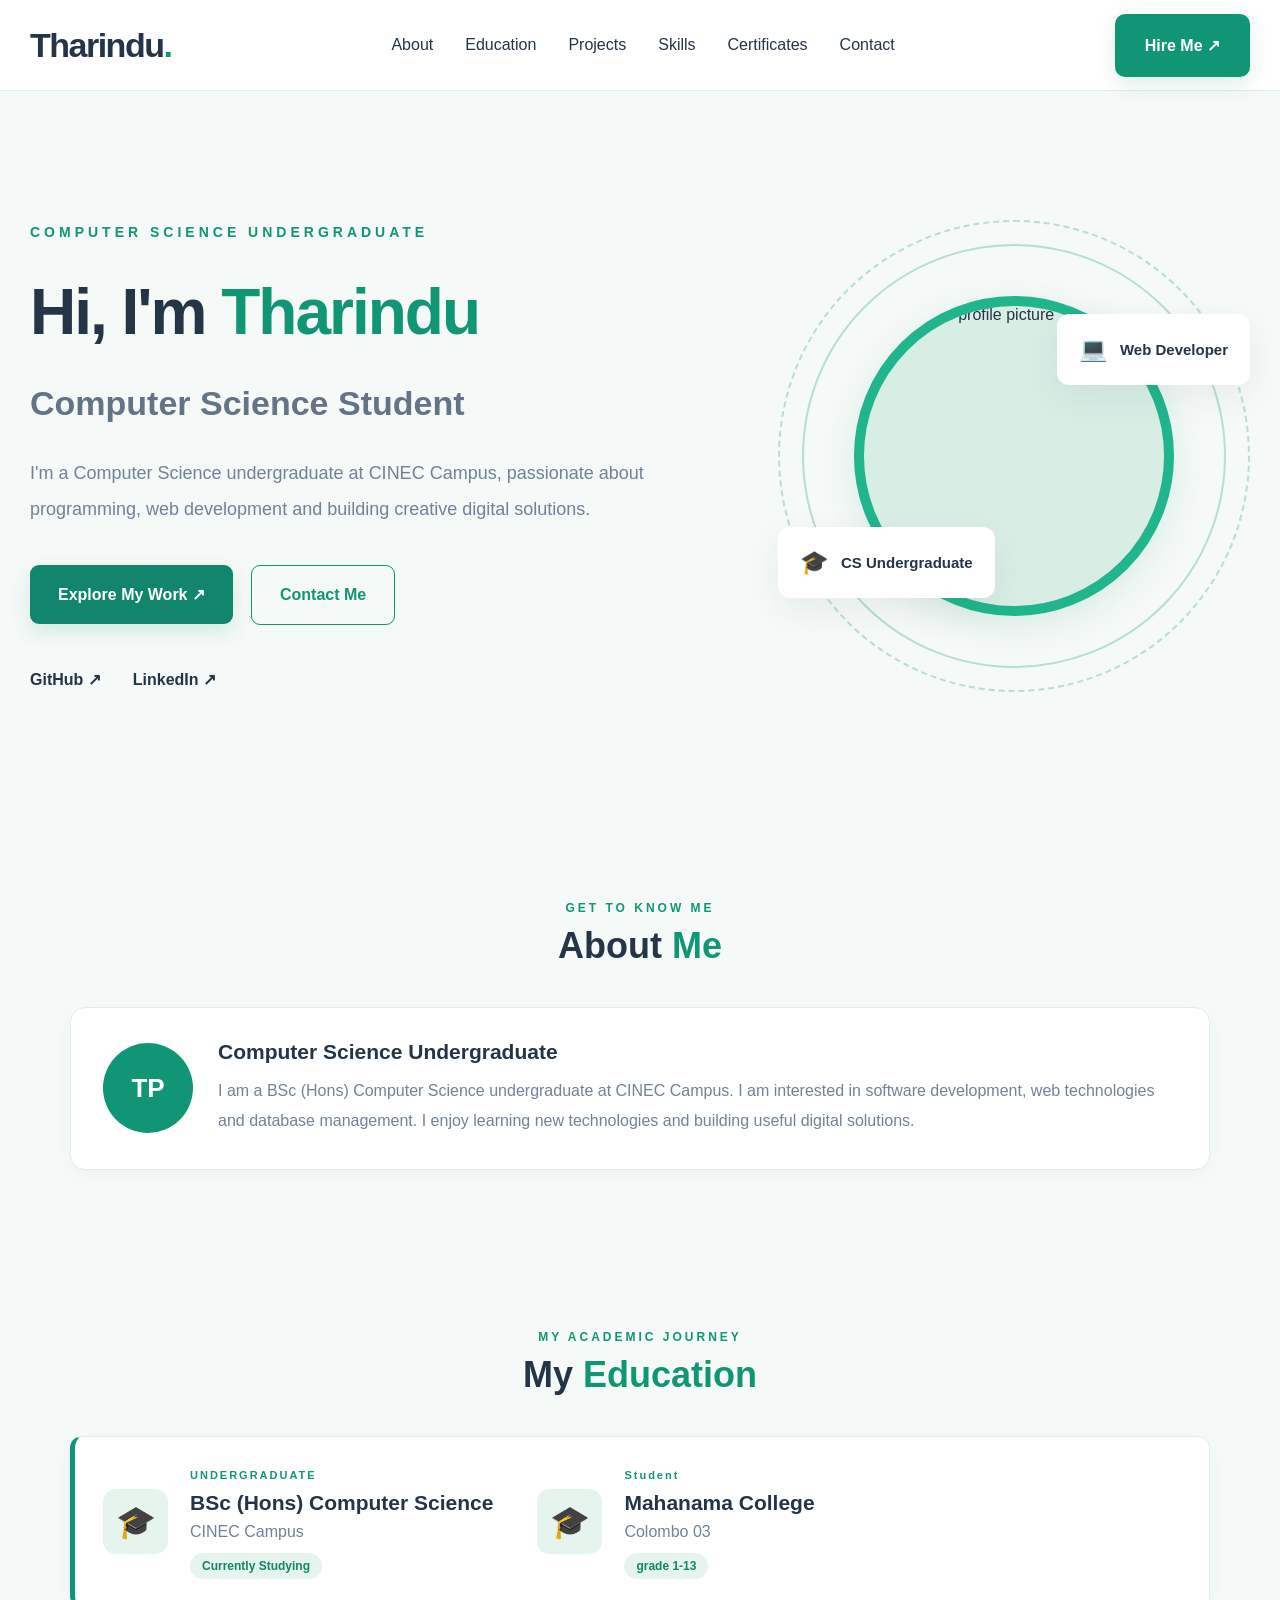
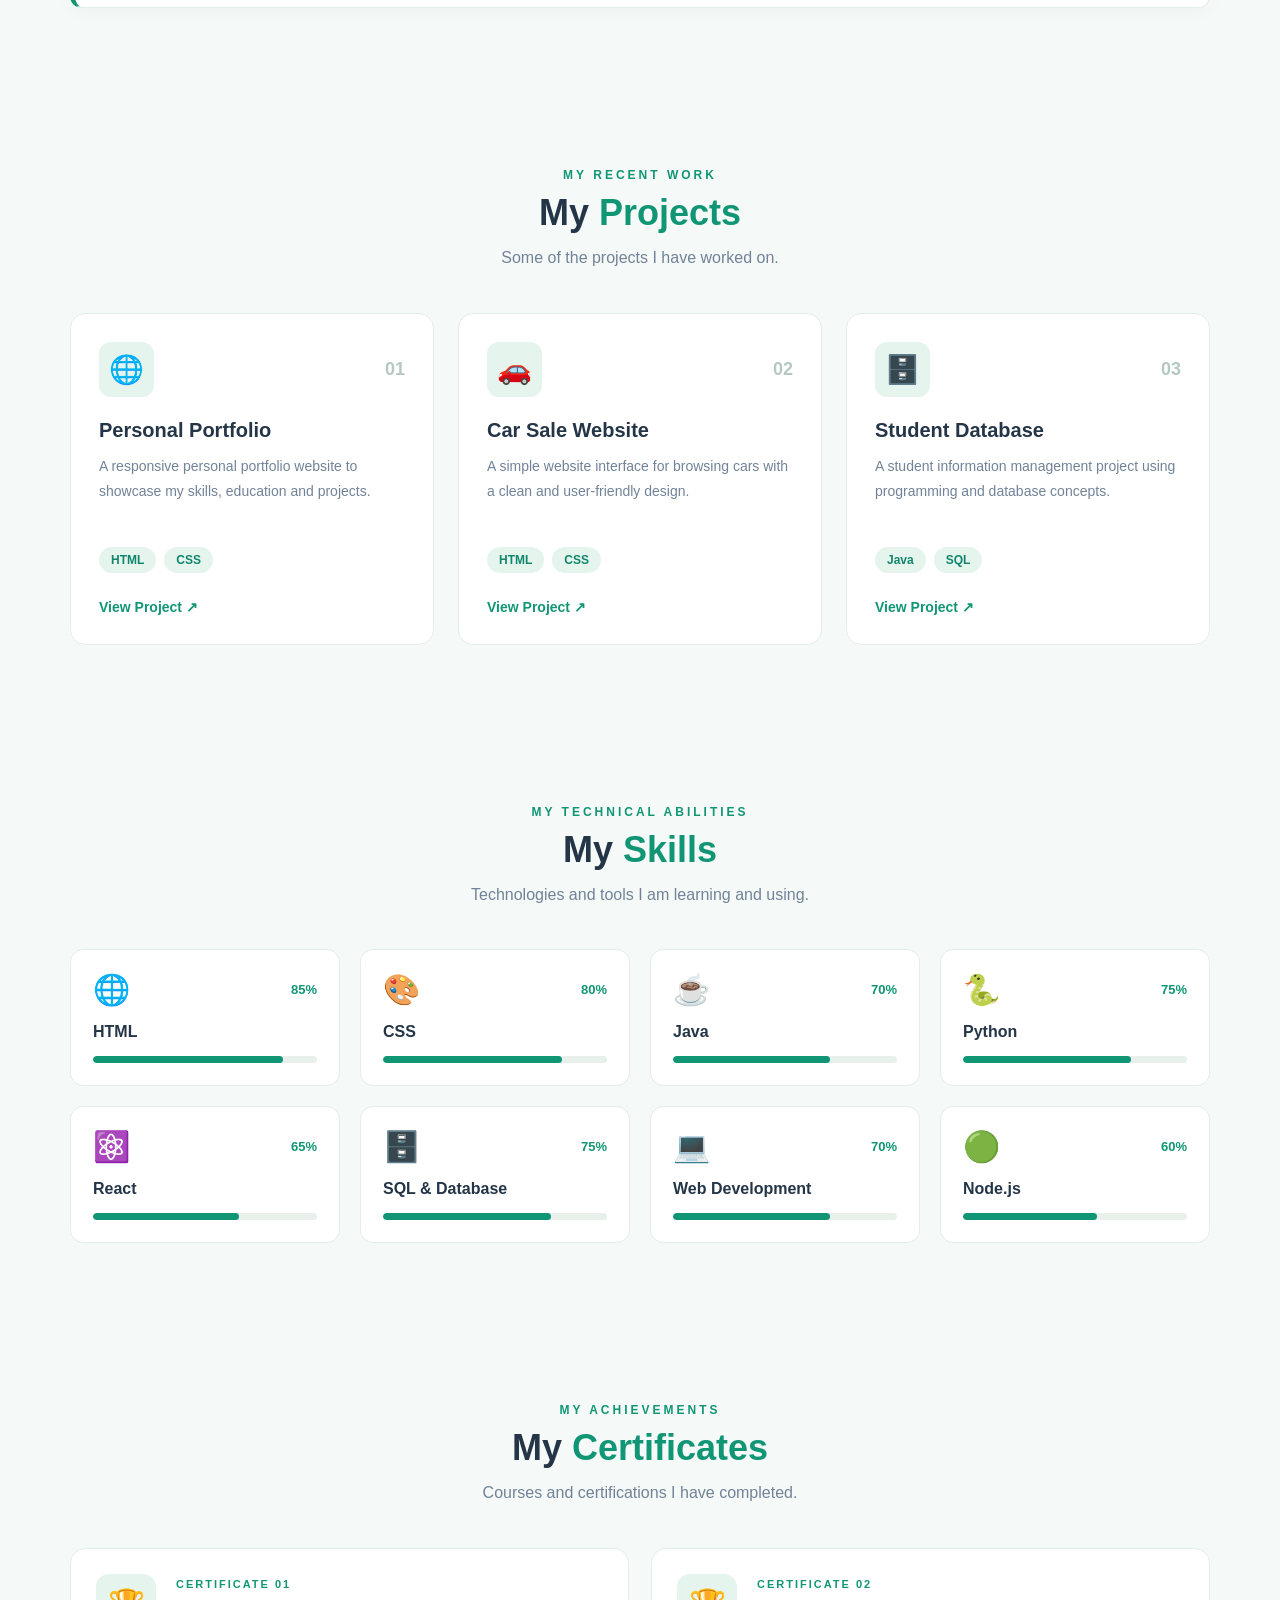
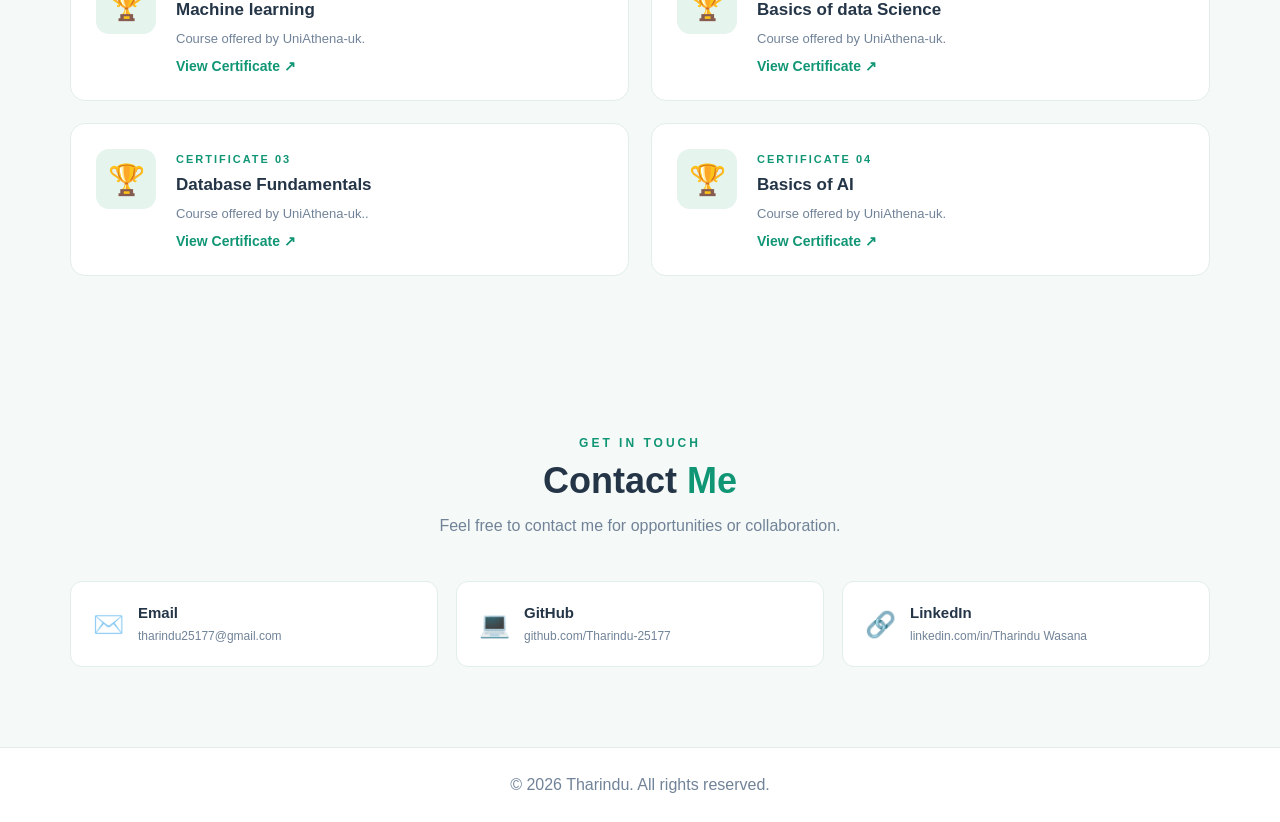
==== index.html @ e62a6b3a "first" ====
<!DOCTYPE html>
<html lang="en">
<head>
    <meta charset="UTF-8">
    <meta name="viewport" content="width=device-width, initial-scale=1.0">
    <meta name="description" content="Tharindu's Computer Science portfolio">
    <title>Tharindu | Portfolio</title>
    <link rel="stylesheet" href="style.css">
</head>
<body>

    <!-- Navigation Bar -->
    <header>
        <nav class="navbar">
            <a href="#home" class="logo">Tharindu<span>.</span></a>

            <ul class="nav-links">
                <li><a href="#about">About</a></li>
                <li><a href="#education">Education</a></li>
                <li><a href="#projects">Projects</a></li>
                <li><a href="#skills">Skills</a></li>
                <li><a href="#certificates">Certificates</a></li>
                <li><a href="#contact">Contact</a></li>
            </ul>

            <a href="#contact" class="hire-btn">Hire Me ↗</a>
        </nav>
    </header>

    <!-- Hero Section -->
    <section class="hero" id="home">
        <div class="hero-content">
            <p class="subtitle">COMPUTER SCIENCE UNDERGRADUATE</p>

            <h1>Hi, I'm <span>Tharindu</span></h1>

            <h2>Computer Science Student</h2>

            <p class="description">
                I'm a Computer Science undergraduate at CINEC Campus,
                passionate about programming, web development and
                building creative digital solutions.
            </p>

            <div class="hero-buttons">
                <a href="#projects" class="primary-btn">
                    Explore My Work ↗
                </a>
                <a href="#contact" class="secondary-btn">
                    Contact Me
                </a>
            </div>

            <div class="social-links">
                <a href="https://github.com/yourusername"
                   target="_blank">GitHub ↗</a>
                <a href="https://linkedin.com/in/yourusername"
                   target="_blank">LinkedIn ↗</a>
            </div>
        </div>

        <!-- Profile Picture -->
        <div class="hero-image">
            <div class="outer-circle"></div>
            <div class="middle-circle"></div>

            <div class="profile-circle">
                <img src="p.jpg" alt="Tharindu's profile picture">
            </div>

            <div class="floating-card card-top">
                <span>💻</span>
                Web Developer
            </div>

            <div class="floating-card card-bottom">
                <span>🎓</span>
                CS Undergraduate
            </div>
        </div>
    </section>

    <!-- About Section -->
    <section class="section" id="about">
        <div class="section-heading">
            <p class="section-subtitle">GET TO KNOW ME</p>
            <h2>About <span>Me</span></h2>
        </div>

        <div class="about-card">
            <div class="about-mark">TP</div>
            <div>
                <h3>Computer Science Undergraduate</h3>
                <p>
                    I am a BSc (Hons) Computer Science undergraduate
                    at CINEC Campus. I am interested in software
                    development, web technologies and database
                    management. I enjoy learning new technologies
                    and building useful digital solutions.
                </p>
            </div>
        </div>
    </section>

    <!-- Education Section -->
    <section class="section" id="education">
        <div class="section-heading">
            <p class="section-subtitle">MY ACADEMIC JOURNEY</p>
            <h2>My <span>Education</span></h2>
        </div>

        <div class="education-card">
            <div class="education-icon">🎓</div>
            <div>
                <span class="small-label">UNDERGRADUATE</span>
                <h3>BSc (Hons) Computer Science</h3>
                <p>CINEC Campus</p>
                <span class="education-tag">Currently Studying</span>
            </div><br>
            <div class="education-icon">🎓</div>
            <div>
                <span class="small-label">Student</span>
                <h3>Mahanama College</h3>
                <p>Colombo 03</p>
                <span class="education-tag">grade 1-13</span>
            </div>
        </div>
    </section>

    <!-- Projects Section -->
    <section class="section" id="projects">
        <div class="section-heading">
            <p class="section-subtitle">MY RECENT WORK</p>
            <h2>My <span>Projects</span></h2>
            <p>Some of the projects I have worked on.</p>
        </div>

        <div class="project-grid">
            <div class="project-card">
                <div class="project-top">
                    <div class="project-icon">🌐</div>
                    <span class="project-number">01</span>
                </div>
                <h3>Personal Portfolio</h3>
                <p>
                    A responsive personal portfolio website
                    to showcase my skills, education and projects.
                </p>
                <div class="tags">
                    <span>HTML</span>
                    <span>CSS</span>
                </div>
                <a href="#" class="project-link">View Project ↗</a>
            </div>

            <div class="project-card">
                <div class="project-top">
                    <div class="project-icon">🚗</div>
                    <span class="project-number">02</span>
                </div>
                <h3>Car Sale Website</h3>
                <p>
                    A simple website interface for browsing cars
                    with a clean and user-friendly design.
                </p>
                <div class="tags">
                    <span>HTML</span>
                    <span>CSS</span>
                </div>
                <a href="#" class="project-link">View Project ↗</a>
            </div>

            <div class="project-card">
                <div class="project-top">
                    <div class="project-icon">🗄️</div>
                    <span class="project-number">03</span>
                </div>
                <h3>Student Database</h3>
                <p>
                    A student information management project
                    using programming and database concepts.
                </p>
                <div class="tags">
                    <span>Java</span>
                    <span>SQL</span>
                </div>
                <a href="#" class="project-link">View Project ↗</a>
            </div>
        </div>
    </section>

    <!-- Skills Section -->
    <section class="section" id="skills">
        <div class="section-heading">
            <p class="section-subtitle">MY TECHNICAL ABILITIES</p>
            <h2>My <span>Skills</span></h2>
            <p>Technologies and tools I am learning and using.</p>
        </div>

        <div class="skills-grid">
            <div class="skill-card">
                <div class="skill-top">
                    <span class="skill-icon">🌐</span>
                    <span class="skill-percent">85%</span>
                </div>
                <h3>HTML</h3>
                <div class="skill-bar"><span style="width:85%"></span></div>
            </div>

            <div class="skill-card">
                <div class="skill-top">
                    <span class="skill-icon">🎨</span>
                    <span class="skill-percent">80%</span>
                </div>
                <h3>CSS</h3>
                <div class="skill-bar"><span style="width:80%"></span></div>
            </div>

            <div class="skill-card">
                <div class="skill-top">
                    <span class="skill-icon">☕</span>
                    <span class="skill-percent">70%</span>
                </div>
                <h3>Java</h3>
                <div class="skill-bar"><span style="width:70%"></span></div>
            </div>

            <div class="skill-card">
                <div class="skill-top">
                    <span class="skill-icon">🐍</span>
                    <span class="skill-percent">75%</span>
                </div>
                <h3>Python</h3>
                <div class="skill-bar"><span style="width:75%"></span></div>
            </div>

            <div class="skill-card">
                <div class="skill-top">
                    <span class="skill-icon">⚛️</span>
                    <span class="skill-percent">65%</span>
                </div>
                <h3>React</h3>
                <div class="skill-bar"><span style="width:65%"></span></div>
            </div>

            <div class="skill-card">
                <div class="skill-top">
                    <span class="skill-icon">🗄️</span>
                    <span class="skill-percent">75%</span>
                </div>
                <h3>SQL & Database</h3>
                <div class="skill-bar"><span style="width:75%"></span></div>
            </div>

            <div class="skill-card">
                <div class="skill-top">
                    <span class="skill-icon">💻</span>
                    <span class="skill-percent">70%</span>
                </div>
                <h3>Web Development</h3>
                <div class="skill-bar"><span style="width:70%"></span></div>
            </div>

            <div class="skill-card">
                <div class="skill-top">
                    <span class="skill-icon">🟢</span>
                    <span class="skill-percent">60%</span>
                </div>
                <h3>Node.js</h3>
                <div class="skill-bar"><span style="width:60%"></span></div>
            </div>
        </div>
    </section>

    <!-- Certificates Section -->
    <section class="section" id="certificates">
        <div class="section-heading">
            <p class="section-subtitle">MY ACHIEVEMENTS</p>
            <h2>My <span>Certificates</span></h2>
            <p>Courses and certifications I have completed.</p>
        </div>

        <div class="certificate-grid">
            <div class="certificate-card">
                <div class="certificate-icon">🏆</div>
                <div class="certificate-info">
                    <span class="certificate-label">CERTIFICATE 01</span>
                    <h3>Machine learning</h3>
                    <p>Course offered by UniAthena-uk.</p>
                    <a href="https://lnkd.in/p/ewYGUt6P" class="certificate-link">
                        View Certificate ↗
                    </a>
                </div>
            </div>

            <div class="certificate-card">
                <div class="certificate-icon">🏆</div>
                <div class="certificate-info">
                    <span class="certificate-label">CERTIFICATE 02</span>
                    <h3>Basics of data Science</h3>
                    <p>Course offered by UniAthena-uk.</p>
                    <a href="https://www.linkedin.com/posts/tharindu-wasana-87a3ba3aa_basics-of-data-science-activity-7485334131497783296-kTqe?utm_source=share&utm_medium=member_desktop&rcm=ACoAAG8vN_0BQCZMqciAvDLdFsX4gktKdcny9ho" class="certificate-link">
                        View Certificate ↗
                    </a>
                </div>
            </div>

            <div class="certificate-card">
                <div class="certificate-icon">🏆</div>
                <div class="certificate-info">
                    <span class="certificate-label">CERTIFICATE 03</span>
                    <h3>Database Fundamentals</h3>
                    <p>Course offered by UniAthena-uk..</p>
                    <a href="#" class="certificate-link">
                        View Certificate ↗
                    </a>
                </div>
            </div>

            <div class="certificate-card">
                <div class="certificate-icon">🏆</div>
                <div class="certificate-info">
                    <span class="certificate-label">CERTIFICATE 04</span>
                    <h3>Basics of AI</h3>
                    <p>Course offered by UniAthena-uk.</p>
                    <a href="https://www.linkedin.com/posts/tharindu-wasana-87a3ba3aa_short-course-certificate-activity-7482965925973909504-Tnby?utm_source=share&utm_medium=member_desktop&rcm=ACoAAG8vN_0BQCZMqciAvDLdFsX4gktKdcny9ho" class="certificate-link">
                        View Certificate ↗
                    </a>
                </div>
            </div>
        </div>
    </section>

    <!-- Contact Section -->
    <section class="section" id="contact">
        <div class="section-heading">
            <p class="section-subtitle">GET IN TOUCH</p>
            <h2>Contact <span>Me</span></h2>
            <p>Feel free to contact me for opportunities or collaboration.</p>
        </div>

        <div class="contact-card">
            <div class="contact-item">
                <span>✉️</span>
                <div>
                    <h3>Email</h3>
                    <a href="tharindu10127@gmail.com">
                        tharindu25177@gmail.com
                    </a>
                </div>
            </div>

            <div class="contact-item">
                <span>💻</span>
                <div>
                    <h3>GitHub</h3>
                    <a href="https://github.com/Tharindu-25177">
                        github.com/Tharindu-25177
                    </a>
                </div>
            </div>

            <div class="contact-item">
                <span>🔗</span>
                <div>
                    <h3>LinkedIn</h3>
                    <a href="https://www.linkedin.com/in/tharindu-wasana-87a3ba3aa?utm_source=share_via&utm_content=profile&utm_medium=member_ios">
                        linkedin.com/in/Tharindu Wasana
                    </a>
                </div>
            </div>
        </div>
    </section>

    <!-- Footer -->
    <footer>
        <p>© 2026 Tharindu. All rights reserved.</p>
    </footer>

</body>
</html>
---- style.css ----
/* GENERAL */
* {
    margin: 0;
    padding: 0;
    box-sizing: border-box;
    font-family: Arial, sans-serif;
}

html {
    scroll-behavior: smooth;
}

body {
    background: #f5f9f7;
    color: #243547;
}

a {
    text-decoration: none;
    color: inherit;
}

/* NAVIGATION */
header {
    background: white;
    border-bottom: 1px solid #e3ebe7;
    position: sticky;
    top: 0;
    z-index: 10;
}

.navbar {
    max-width: 1460px;
    min-height: 90px;
    padding: 0 30px;
    margin: auto;
    display: flex;
    align-items: center;
    justify-content: space-between;
    gap: 25px;
}

.logo {
    font-size: 34px;
    font-weight: 800;
    letter-spacing: -1.5px;
}

.logo span {
    color: #119675;
}

.nav-links {
    list-style: none;
    display: flex;
    gap: 32px;
}

.nav-links a {
    font-size: 16px;
    transition: 0.3s;
}

.nav-links a:hover {
    color: #119675;
}

.hire-btn {
    background: #119675;
    color: white;
    padding: 22px 30px;
    border-radius: 10px;
    font-weight: bold;
    box-shadow: 0 8px 20px #11967525;
    transition: 0.3s;
}

.hire-btn:hover,
.primary-btn:hover {
    background: #087b60;
    transform: translateY(-3px);
}

/* HERO SECTION */
.hero {
    max-width: 1460px;
    min-height: 730px;
    margin: auto;
    padding: 70px 30px;
    display: grid;
    grid-template-columns: 1.2fr 0.8fr;
    align-items: center;
    gap: 40px;
    overflow: hidden;
}

.hero-content {
    animation: slideLeft 0.8s ease;
}

.subtitle {
    color: #119675;
    font-size: 14px;
    font-weight: bold;
    letter-spacing: 4px;
    margin-bottom: 35px;
}

.hero h1 {
    font-size: clamp(42px, 5vw, 74px);
    font-weight: 800;
    margin-bottom: 35px;
    letter-spacing: -2px;
}

.hero h1 span {
    color: #119675;
}

.hero h2 {
    color: #637487;
    font-size: 34px;
    margin-bottom: 32px;
}

.description {
    color: #718398;
    font-size: 18px;
    line-height: 2;
    max-width: 700px;
    margin-bottom: 38px;
}

.hero-buttons {
    display: flex;
    align-items: center;
    gap: 18px;
    flex-wrap: wrap;
}

.primary-btn,
.secondary-btn {
    display: inline-block;
    padding: 20px 28px;
    border-radius: 9px;
    font-weight: bold;
    transition: 0.3s;
}

.primary-btn {
    color: white;
    background: #11866c;
    box-shadow: 0 8px 20px #11967525;
}

.secondary-btn {
    border: 1px solid #119675;
    color: #119675;
}

.secondary-btn:hover {
    background: #119675;
    color: white;
}

.social-links {
    display: flex;
    gap: 32px;
    margin-top: 45px;
    font-weight: bold;
}

.social-links a:hover {
    color: #119675;
}

/* PROFILE PICTURE */
.hero-image {
    width: 100%;
    max-width: 520px;
    aspect-ratio: 1;
    position: relative;
    display: flex;
    align-items: center;
    justify-content: center;
    margin: auto;
    animation: fadeIn 1s ease;
}

.outer-circle,
.middle-circle,
.profile-circle {
    position: absolute;
    border-radius: 50%;
}

.outer-circle {
    width: 100%;
    height: 100%;
    border: 2px dashed #b5dfd3;
    animation: rotate 25s linear infinite;
}

.middle-circle {
    width: 90%;
    height: 90%;
    border: 2px solid #b5dfd3;
}

.profile-circle {
    width: 68%;
    height: 68%;
    overflow: hidden;
    border: 10px solid #20b58d;
    background: #d8eee5;
    display: flex;
    align-items: center;
    justify-content: center;
    box-shadow: 0 10px 35px #15967520;
    z-index: 1;
}

.profile-circle img {
    width: 100%;
    height: 100%;
    object-fit: cover;
    object-position: center;
    display: block;
}

/* FLOATING LABELS */
.floating-card {
    position: absolute;
    background: white;
    padding: 22px;
    border-radius: 12px;
    box-shadow: 0 12px 35px #24354712;
    font-size: 15px;
    font-weight: bold;
    display: flex;
    align-items: center;
    gap: 12px;
    z-index: 2;
    animation: float 3s ease-in-out infinite;
}

.floating-card span {
    font-size: 23px;
}

.card-top {
    top: 20%;
    right: 0;
}

.card-bottom {
    bottom: 20%;
    left: 0;
    animation-delay: 1s;
}

/* ALL SECTIONS */
.section {
    max-width: 1200px;
    margin: auto;
    padding: 80px 30px;
    scroll-margin-top: 100px;
}

.section-heading {
    text-align: center;
    margin-bottom: 40px;
}

.section-heading h2 {
    font-size: 36px;
}

.section-heading h2 span {
    color: #119675;
}

.section-subtitle {
    color: #119675;
    font-size: 12px;
    font-weight: bold;
    letter-spacing: 3px;
    margin-bottom: 10px;
}

.section-heading > p:last-child {
    color: #718398;
    margin-top: 10px;
    line-height: 1.8;
}

/* ABOUT */
.about-card {
    background: white;
    border: 1px solid #e2eee8;
    border-radius: 15px;
    padding: 32px;
    display: flex;
    align-items: center;
    gap: 25px;
    box-shadow: 0 5px 20px #24354708;
    transition: 0.3s;
}

.about-card:hover {
    transform: translateY(-5px);
    box-shadow: 0 12px 30px #15967515;
}

.about-mark {
    min-width: 90px;
    height: 90px;
    border-radius: 50%;
    display: grid;
    place-items: center;
    color: white;
    background: #119675;
    font-size: 26px;
    font-weight: bold;
}

.about-card h3 {
    font-size: 21px;
    margin-bottom: 12px;
}

.about-card p {
    color: #718398;
    line-height: 1.9;
}

/* EDUCATION */
.education-card {
    background: white;
    border: 1px solid #e2eee8;
    border-left: 5px solid #119675;
    border-radius: 12px;
    padding: 28px;
    display: flex;
    align-items: center;
    gap: 22px;
    box-shadow: 0 5px 20px #24354708;
    transition: 0.3s;
}

.education-card:hover {
    transform: translateY(-5px);
    box-shadow: 0 12px 30px #15967515;
}

.education-icon {
    width: 65px;
    height: 65px;
    flex-shrink: 0;
    background: #e5f4ed;
    border-radius: 13px;
    display: grid;
    place-items: center;
    font-size: 32px;
}

.small-label {
    color: #119675;
    font-size: 11px;
    font-weight: bold;
    letter-spacing: 2px;
}

.education-card h3 {
    margin: 8px 0;
    font-size: 21px;
}

.education-card p {
    color: #718398;
    margin-bottom: 12px;
}

.education-tag {
    display: inline-block;
    color: #11866c;
    background: #e5f4ed;
    padding: 6px 12px;
    border-radius: 20px;
    font-size: 12px;
    font-weight: bold;
}

/* PROJECTS */
.project-grid {
    display: grid;
    grid-template-columns: repeat(3, 1fr);
    gap: 24px;
}

.project-card {
    background: white;
    padding: 28px;
    border: 1px solid #e2eee8;
    border-radius: 15px;
    position: relative;
    overflow: hidden;
    transition: 0.3s;
}

.project-card:hover {
    transform: translateY(-8px);
    box-shadow: 0 15px 35px #15967520;
    border-color: #119675;
}

.project-top {
    display: flex;
    align-items: center;
    justify-content: space-between;
    margin-bottom: 22px;
}

.project-icon {
    width: 55px;
    height: 55px;
    background: #e5f4ed;
    border-radius: 12px;
    display: grid;
    place-items: center;
    font-size: 28px;
}

.project-number {
    color: #b6c9c1;
    font-weight: bold;
    font-size: 18px;
}

.project-card h3 {
    font-size: 20px;
    margin-bottom: 12px;
}

.project-card p {
    color: #718398;
    font-size: 14px;
    line-height: 1.8;
    min-height: 75px;
}

.tags {
    display: flex;
    gap: 8px;
    flex-wrap: wrap;
    margin: 18px 0;
}

.tags span {
    color: #11866c;
    background: #e5f4ed;
    padding: 6px 12px;
    border-radius: 20px;
    font-size: 12px;
    font-weight: bold;
}

.project-link,
.certificate-link {
    display: inline-block;
    color: #119675;
    font-weight: bold;
    font-size: 14px;
    margin-top: 8px;
}

.project-link:hover,
.certificate-link:hover {
    color: #075e48;
}

/* SKILLS */
.skills-grid {
    display: grid;
    grid-template-columns: repeat(4, 1fr);
    gap: 20px;
}

.skill-card {
    padding: 22px;
    background: white;
    border: 1px solid #e2eee8;
    border-radius: 13px;
    transition: 0.3s;
}

.skill-card:hover {
    transform: translateY(-6px);
    border-color: #119675;
    box-shadow: 0 10px 25px #15967518;
}

.skill-top {
    display: flex;
    justify-content: space-between;
    align-items: center;
    margin-bottom: 16px;
}

.skill-icon {
    font-size: 30px;
}

.skill-percent {
    color: #119675;
    font-size: 13px;
    font-weight: bold;
}

.skill-card h3 {
    font-size: 16px;
    margin-bottom: 15px;
}

.skill-bar {
    height: 7px;
    width: 100%;
    background: #e8f0ec;
    border-radius: 20px;
    overflow: hidden;
}

.skill-bar span {
    display: block;
    height: 100%;
    background: #119675;
    border-radius: 20px;
}

/* CERTIFICATES */
.certificate-grid {
    display: grid;
    grid-template-columns: repeat(2, 1fr);
    gap: 22px;
}

.certificate-card {
    background: white;
    border: 1px solid #e2eee8;
    border-radius: 15px;
    padding: 25px;
    display: flex;
    align-items: flex-start;
    gap: 20px;
    transition: 0.3s;
}

.certificate-card:hover {
    transform: translateY(-6px);
    border-color: #119675;
    box-shadow: 0 12px 30px #15967518;
}

.certificate-icon {
    width: 60px;
    height: 60px;
    flex-shrink: 0;
    display: grid;
    place-items: center;
    background: #e5f4ed;
    border-radius: 13px;
    font-size: 30px;
}

.certificate-label {
    color: #119675;
    font-size: 11px;
    font-weight: bold;
    letter-spacing: 2px;
}

.certificate-info h3 {
    font-size: 17px;
    margin: 8px 0;
}

.certificate-info p {
    color: #718398;
    font-size: 13px;
    line-height: 1.7;
}

/* CONTACT */
.contact-card {
    display: grid;
    grid-template-columns: repeat(3, 1fr);
    gap: 18px;
}

.contact-item {
    background: white;
    border: 1px solid #e2eee8;
    border-radius: 12px;
    padding: 22px;
    display: flex;
    align-items: center;
    gap: 14px;
    transition: 0.3s;
    min-width: 0;
}

.contact-item:hover {
    border-color: #119675;
    transform: translateY(-4px);
}

.contact-item > span {
    font-size: 25px;
}

.contact-item h3 {
    font-size: 15px;
    margin-bottom: 5px;
}

.contact-item a {
    color: #718398;
    font-size: 12px;
    overflow-wrap: anywhere;
}

.contact-item a:hover {
    color: #119675;
}

/* FOOTER */
footer {
    text-align: center;
    padding: 28px;
    background: white;
    color: #718398;
    border-top: 1px solid #e3ebe7;
}

/* ANIMATIONS */
@keyframes float {
    0%, 100% {
        transform: translateY(0);
    }
    50% {
        transform: translateY(-12px);
    }
}

@keyframes rotate {
    to {
        transform: rotate(360deg);
    }
}

@keyframes slideLeft {
    from {
        opacity: 0;
        transform: translateX(-35px);
    }
    to {
        opacity: 1;
        transform: translateX(0);
    }
}

@keyframes fadeIn {
    from {
        opacity: 0;
        transform: scale(0.9);
    }
    to {
        opacity: 1;
        transform: scale(1);
    }
}

/* TABLET */
@media (max-width: 1000px) {
    .navbar {
        flex-wrap: wrap;
        padding: 15px 25px;
    }

    .nav-links {
        gap: 18px;
        flex-wrap: wrap;
    }

    .hero {
        grid-template-columns: 1fr 0.8fr;
        gap: 20px;
    }

    .hero h2 {
        font-size: 27px;
    }

    .description {
        font-size: 16px;
    }

    .project-grid {
        grid-template-columns: repeat(2, 1fr);
    }

    .skills-grid {
        grid-template-columns: repeat(2, 1fr);
    }

    .contact-card {
        grid-template-columns: 1fr;
    }
}

/* MOBILE */
@media (max-width: 700px) {
    .navbar {
        justify-content: center;
        gap: 15px;
    }

    .logo {
        font-size: 28px;
    }

    .nav-links {
        justify-content: center;
        gap: 12px 20px;
        width: 100%;
    }

    .hire-btn {
        padding: 12px 20px;
    }

    .hero {
        grid-template-columns: 1fr;
        padding: 65px 22px;
        text-align: center;
    }

    .hero-content {
        order: 1;
    }

    .hero-image {
        order: 2;
        max-width: 380px;
        margin-top: 20px;
    }

    .hero-buttons,
    .social-links {
        justify-content: center;
    }

    .subtitle {
        letter-spacing: 2px;
        font-size: 12px;
    }

    .hero h1 {
        font-size: 45px;
    }

    .hero h2 {
        font-size: 25px;
    }

    .description {
        margin-left: auto;
        margin-right: auto;
    }

    .floating-card {
        padding: 12px;
        font-size: 12px;
    }

    .section {
        padding: 55px 22px;
    }

    .section-heading h2 {
        font-size: 30px;
    }

    .about-card {
        flex-direction: column;
        text-align: center;
    }

    .project-grid,
    .skills-grid,
    .certificate-grid {
        grid-template-columns: 1fr;
    }

    .certificate-card {
        padding: 18px;
    }
}

@media (prefers-reduced-motion: reduce) {
    *,
    *::before,
    *::after {
        animation-duration: 0.01ms !important;
        animation-iteration-count: 1 !important;
        scroll-behavior: auto !important;
        transition-duration: 0.01ms !important;
    }
}
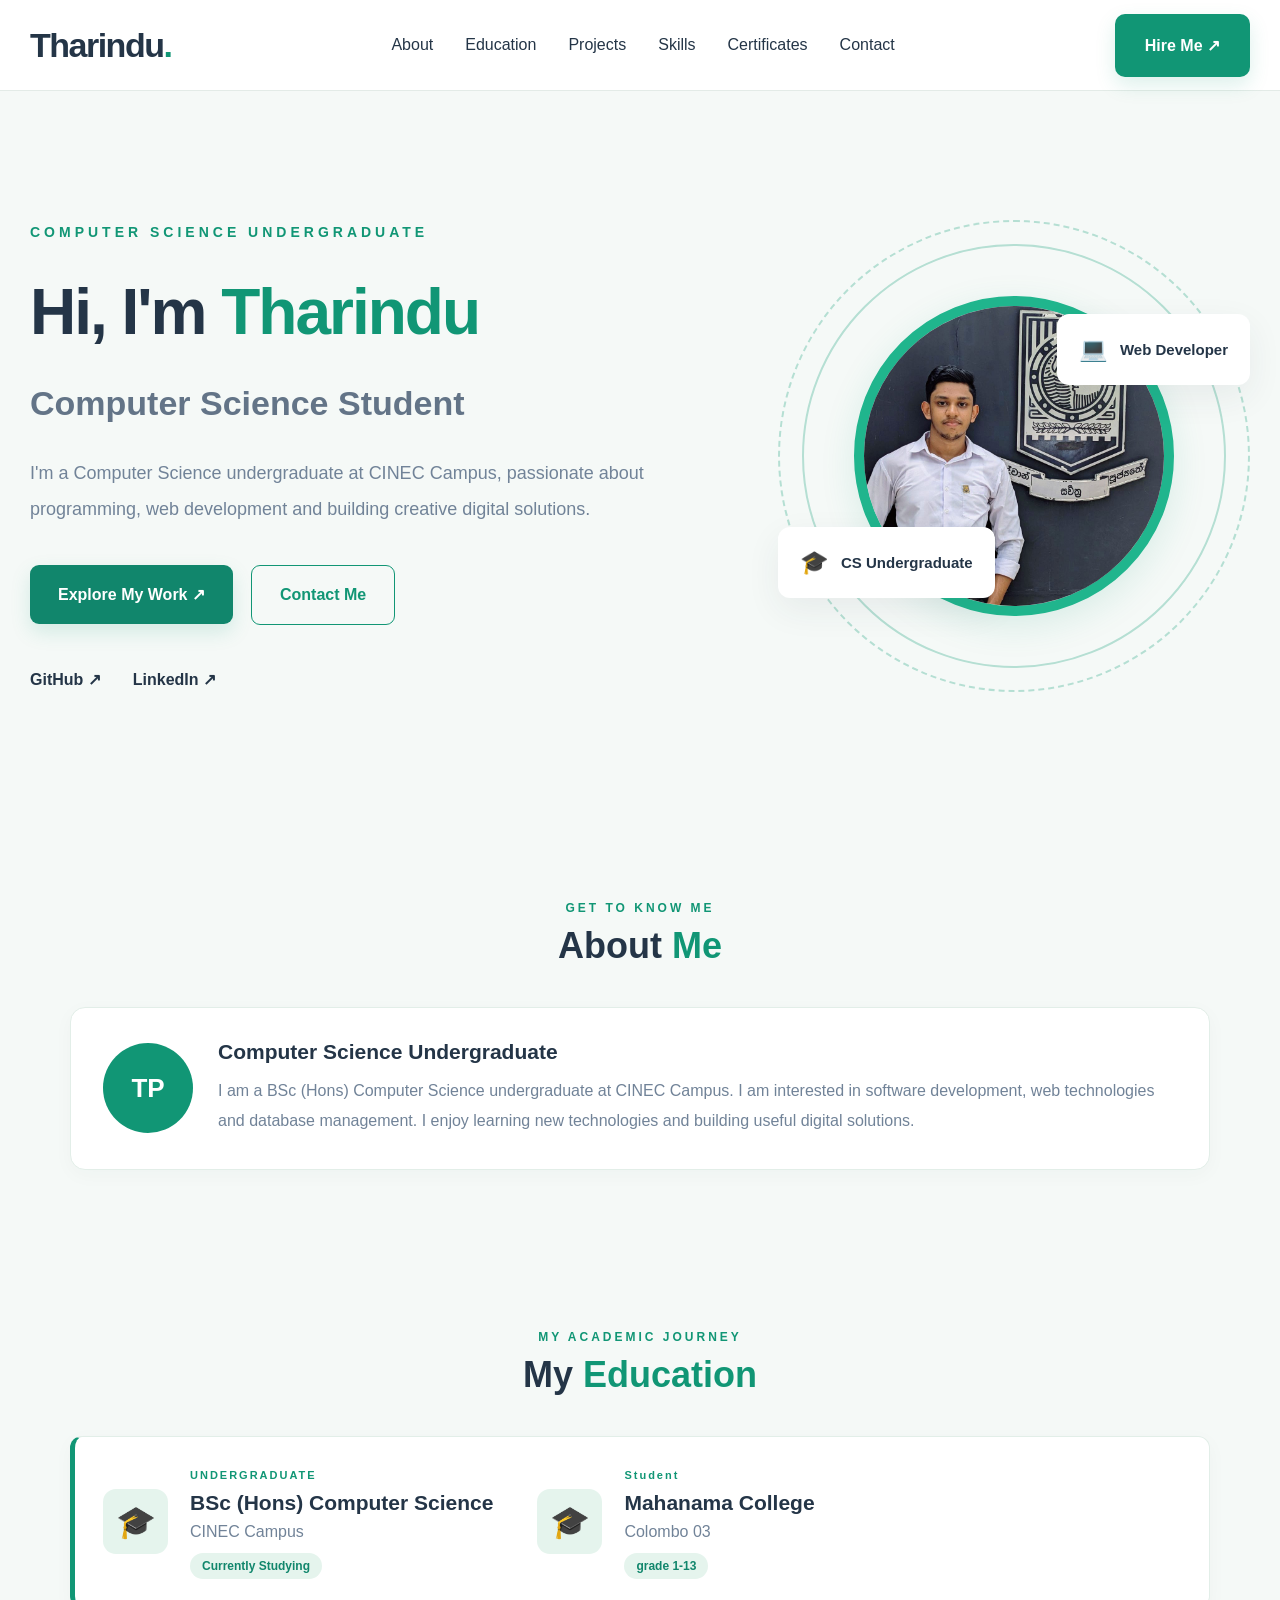
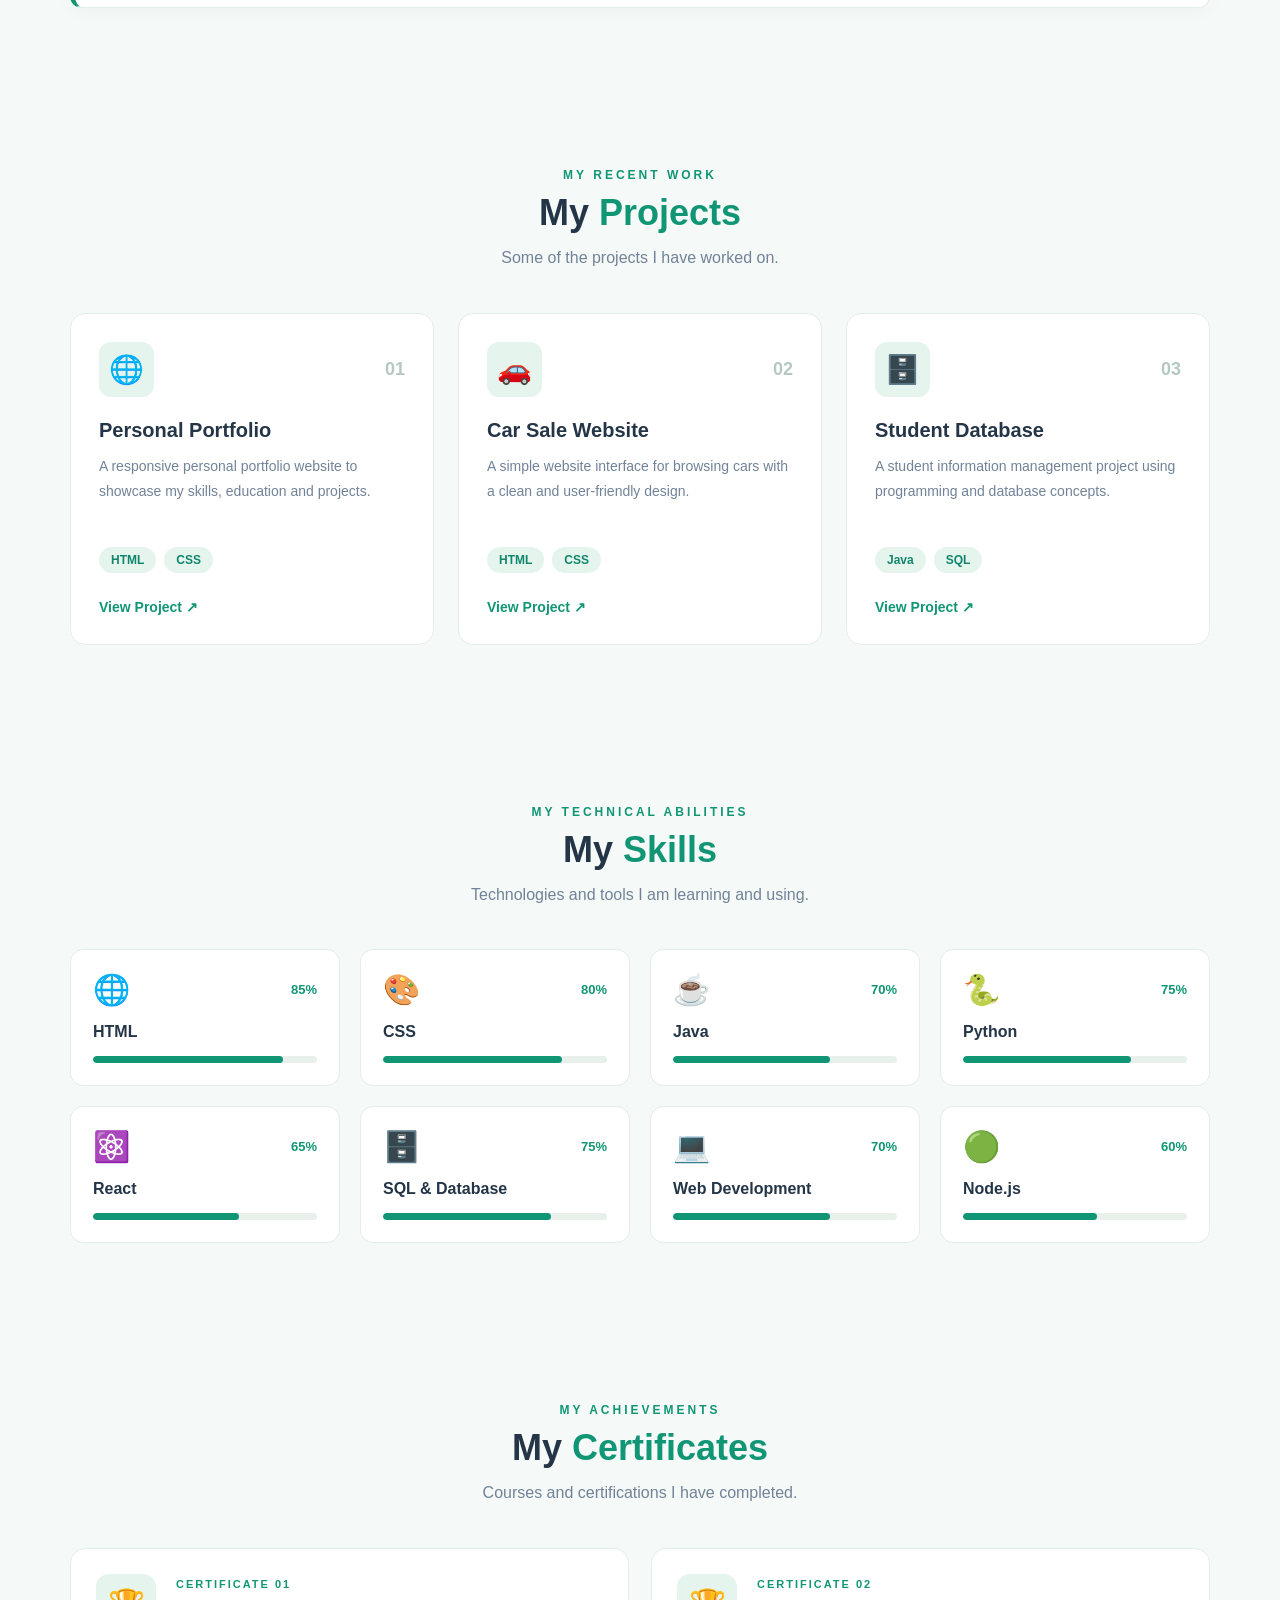
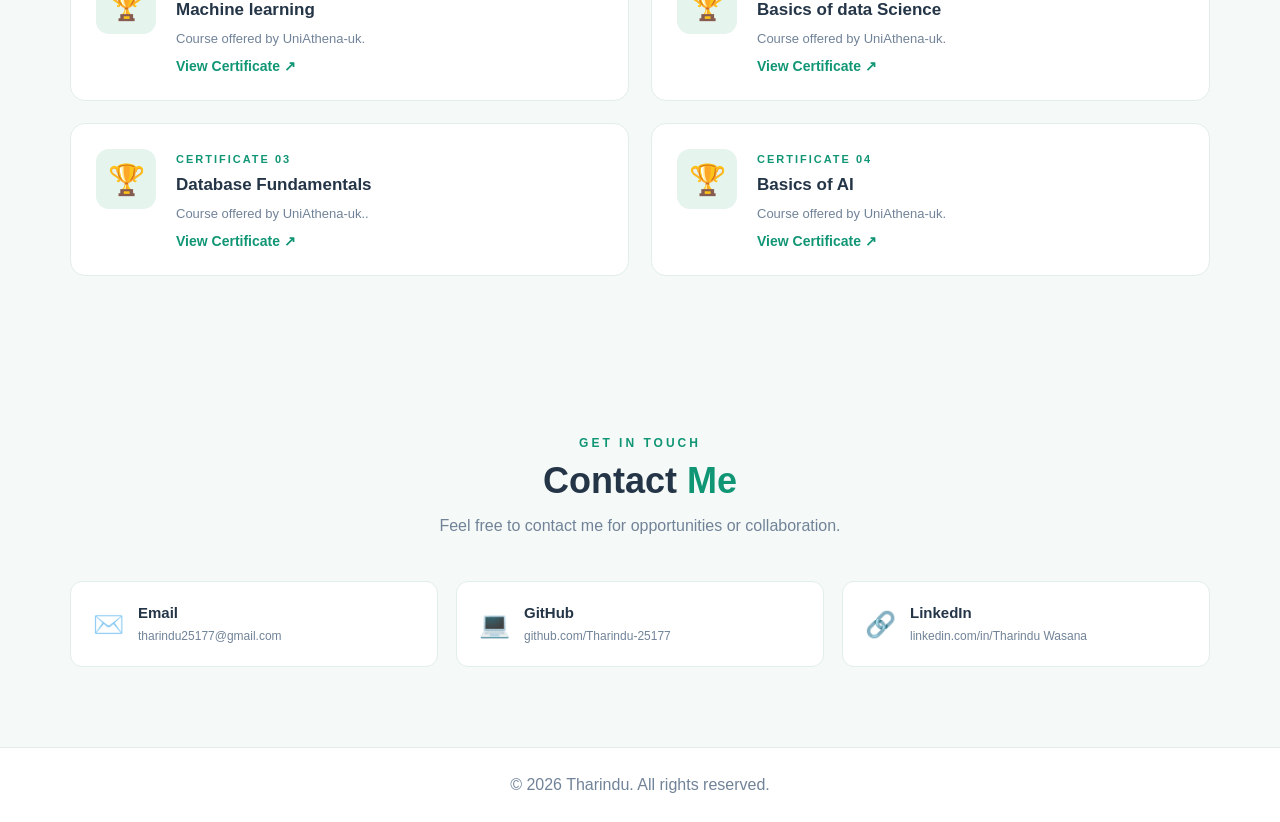
==== commit df683fbc: "first commit" ====
--- a/index.html
+++ b/index.html
@@ -66,7 +66,7 @@
             <div class="middle-circle"></div>
 
             <div class="profile-circle">
-                <img src="p.jpg" alt="Tharindu's profile picture">
+                <img src="profilePic.jpeg" alt="Tharindu's profile picture">
             </div>
 
             <div class="floating-card card-top">
